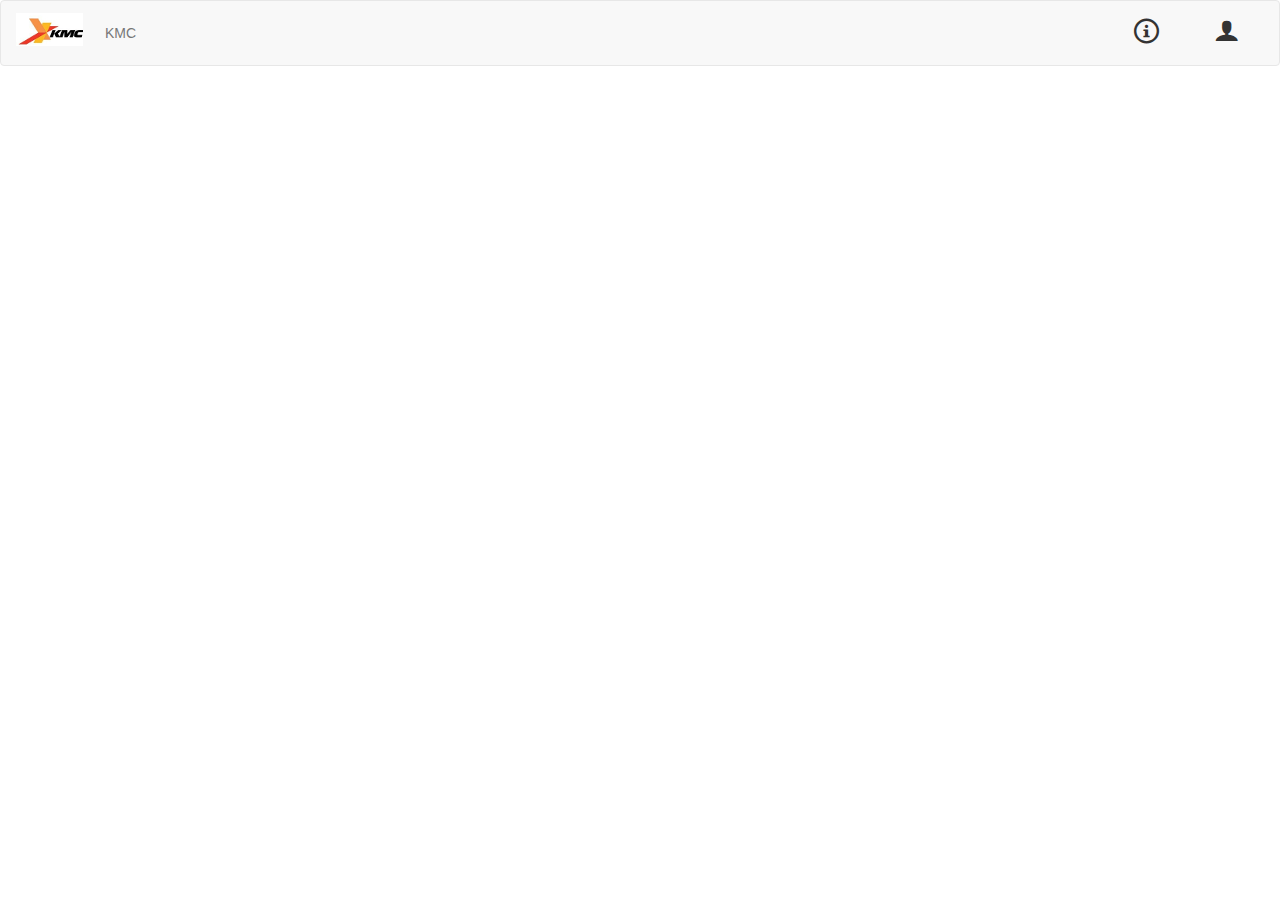
==== index.html @ 68d8114d "Add all basic files" ====
<!DOCTYPE html>
<html>
<head>
	<title></title>
	<link rel="stylesheet" type="text/css" href="icomoon/style.css">
	<link rel="stylesheet" type="text/css" href="css/bootstrap.min.css">
	<link rel="stylesheet" type="text/css" href="css/custom-styles.css">
</head>
<body>
	<nav class="navbar navbar-default">
	  	<div class="container-fluid">
		    <div class="navbar-header">
		      <a class="navbar-brand" href="#"><img src="images/kmc-logo.png" class="kmc-logo"></a>
		    </div>
		    <ul class="nav navbar-nav">
		      <li><a href="#">KMC</a></li>
		    </ul>
		    <span class="icon-info"></span>
		    <span class="icon-user"></span>
		</div>
	</nav>
  
	<div class="container">
		<div class="row">
			<div class="col-sm-3 sidebar">
			</div>
			<div class="col-sm-9">
				
			</div>
		</div>
	</div>
<script type="text/javascript" src="js/jquery.min.js"></script>
<script type="text/javascript" src="js/bootstrap.min.js"></script>
</body>
</html>
---- icomoon/style.css ----
@font-face {
  font-family: 'icomoon';
  src:  url('fonts/icomoon.eot?mrlghf');
  src:  url('fonts/icomoon.eot?mrlghf#iefix') format('embedded-opentype'),
    url('fonts/icomoon.ttf?mrlghf') format('truetype'),
    url('fonts/icomoon.woff?mrlghf') format('woff'),
    url('fonts/icomoon.svg?mrlghf#icomoon') format('svg');
  font-weight: normal;
  font-style: normal;
}

[class^="icon-"], [class*=" icon-"] {
  /* use !important to prevent issues with browser extensions that change fonts */
  font-family: 'icomoon' !important;
  speak: none;
  font-style: normal;
  font-weight: normal;
  font-variant: normal;
  text-transform: none;
  line-height: 1;

  /* Better Font Rendering =========== */
  -webkit-font-smoothing: antialiased;
  -moz-osx-font-smoothing: grayscale;
}

.icon-user:before {
  content: "\e971";
}
.icon-info:before {
  content: "\ea0c";
}
---- css/custom-styles.css ----
.icon-info{
	position: absolute;
	right:120px;
	top: 18px;
	font-size: 25px;
}

.icon-user{
	float: right;
	right: 40px;
	font-size:25px; 
	top: 17px;
	position: absolute;
}

.navbar-default .container-fluid{
	height: 60px;
}
.navbar-brand{
	height: auto;
	padding:0;
}
.navbar>.container .navbar-brand, .navbar>.container-fluid .navbar-brand{
	margin-left: 0;
}

.kmc-logo{
	margin-top: 12px;
}
.navbar-nav{
	margin: 7px;
}
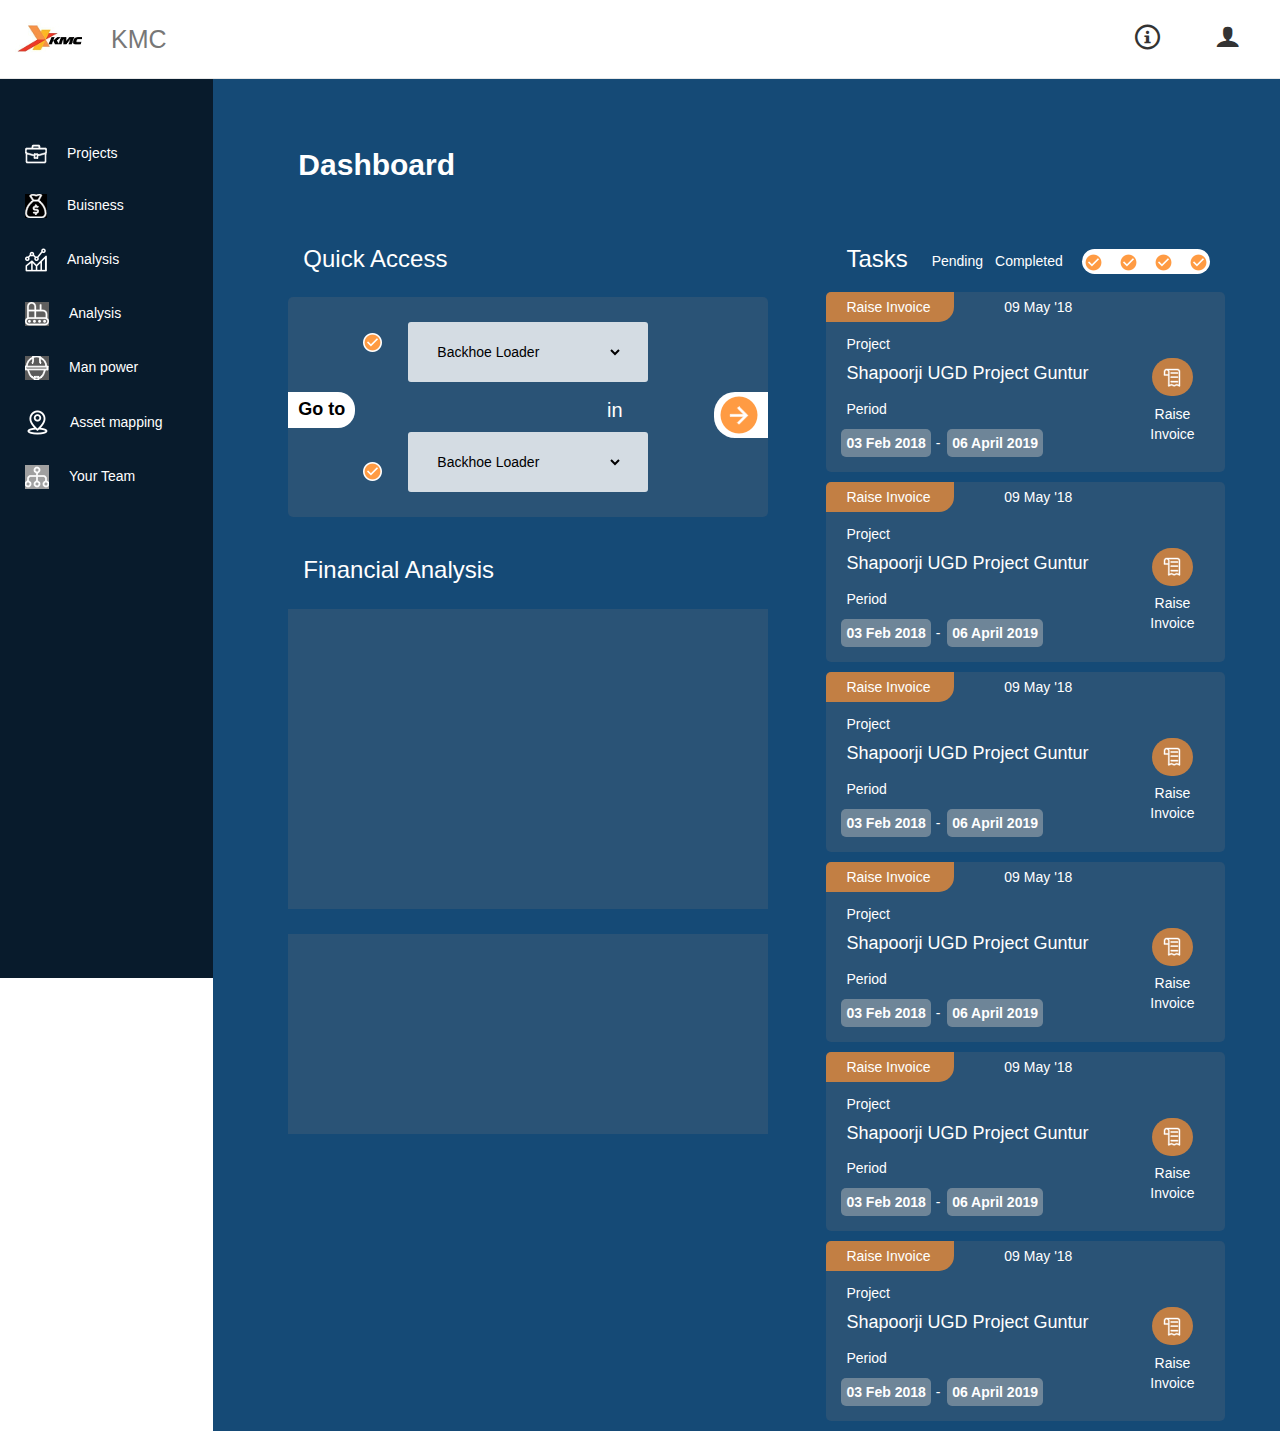
==== commit 2e4fd5d8: "Create Dashboard design" ====
--- a/index.html
+++ b/index.html
@@ -7,7 +7,7 @@
 	<link rel="stylesheet" type="text/css" href="css/custom-styles.css">
 </head>
 <body>
-	<nav class="navbar navbar-default">
+	<nav class="navbar navbar-default navbar-fixed-top">
 	  	<div class="container-fluid">
 		    <div class="navbar-header">
 		      <a class="navbar-brand" href="#"><img src="images/kmc-logo.png" class="kmc-logo"></a>
@@ -20,12 +20,262 @@
 		</div>
 	</nav>
   
-	<div class="container">
+	<div class="container-fluid main-block">
 		<div class="row">
-			<div class="col-sm-3 sidebar">
+			<div class="col-xs-4 col-sm-3 col-lg-2 sidebar">
+				<ul class="left-menu">	
+					<li><a class="" href="#"><img src="images/briefcase.png"><span>Projects</span></a></li>
+					<li><a class="" href="#"><img src="images/money-bag.png"><span>Buisness</span></a></li>
+					<li><a class="" href="#"><img src="images/settings.png"><span>Analysis</span></a></li>
+					<li><a class="" href="#"><img src="images/dozer.png"><span>Analysis</span></a></li>
+					<li><a class="" href="#"><img src="images/manpower.png"><span>Man power</span></a></li>
+					<li><a class="" href="#"><img src="images/placeholder.png"><span>Asset mapping</span></a></li>
+					<li><a class="" href="#"><img src="images/hierarchy.png"><span>Your Team</span></a></li>
+					
+				</ul>
 			</div>
-			<div class="col-sm-9">
+			<div class="col-xs-8 col-sm-9 col-lg-10 wrapper">
+				<h2>Dashboard</h2>
+				<div class="container-fluid inner-wrapper">
+					<div class="row">
+						<div class="col-xs-12 col-lg-7 graphs-left">
+							<div class="quick-access">
+								<h3>Quick Access</h3>
+								<div class="proj-category">
+									<img src="images/tick-2.png" class="tick-1" alt="">
+									<span class="equip-name-1">
+										<select>
+											<option value="">Backhoe Loader</option>
+											<option value="">Excavator</option>
+											<option value="">Piling Rig</option>
+											<option value="">Crane</option>
+										</select>
+									</span>
+									<div class="links-block">
+										<span class="go-to">Go to</span>
+										<span class="in-label">in</span>
+										<img src="images/right-arrow.png"  class="right-arrow" alt="">
+									</div>	
+									<img src="images/tick-2.png" class="tick-2" alt="">
+									<span class="equip-name-2">
+										<select>
+											<option value="">Backhoe Loader</option>
+											<option value="">Excavator</option>
+											<option value="">Piling Rig</option>
+											<option value="">Crane</option>
+										</select>
+									</span>
+								</div>
+							</div>
+							<div class="financial-analysis">
+								<h3>Financial Analysis</h3>
+								<div class="graph-block">
+									
+								</div>
+							</div>
+							<div class="block-timeline">
+								
+							</div>
+						</div>
+						<div class="col-xs-12 col-lg-5 graphs-right">
+							<div class="task-header">
+								<h3>Tasks</h3>
+									<ul class="nav nav-tabs custom-tabs">
+										<li class="active">
+								    		<a  href="#1" data-toggle="tab">Pending</a>
+										</li>
+										<li>
+											<a href="#2" data-toggle="tab">Completed</a>
+										</li>
+									</ul>
+									<div class="tick-block">
+										
+										<span><img src="images/tick-2.png" alt=""></span>
+										<span><img src="images/tick-2.png" alt=""></span>
+										<span><img src="images/tick-2.png" alt=""></span>
+										<span><img src="images/tick-2.png" alt=""></span>
+									</div>
+									<div class="tab-content ">
+									  	<div class="tab-pane active" id="1">
+									  		<div class="pending-block">
+									  			<div class="pending-type">
+									  				<span class="type-name">
+									  					Raise Invoice
+									  				</span>
+									  				<span class="date">
+									  					09 May '18
+									  				</span>
+									  			</div>
+									  			<div class="proj-name">
+									  				Project
+									  				<h4>Shapoorji UGD Project Guntur</h4>
+									  			</div>
+									  			<div class="time-period">
+									  				<p>Period</p>
+									  				<label>03 Feb 2018</label>-
+									  				 &nbsp;&nbsp;<label>06 April 2019</label>
+									  			</div>
+									  			<div class="outer-circle">	
+										  			<div class="invoice">
+										  				<span>
+										  					<img src="images/invoice.png" alt="">
+										  				</span>
+										  				<p>Raise Invoice</p>
+										  			</div>
+										  		</div>
+										  	</div>
+										  	<div class="pending-block">
+									  			<div class="pending-type">
+									  				<span class="type-name">
+									  					Raise Invoice
+									  				</span>
+									  				<span class="date">
+									  					09 May '18
+									  				</span>
+									  			</div>
+									  			<div class="proj-name">
+									  				Project
+									  				<h4>Shapoorji UGD Project Guntur</h4>
+									  			</div>
+									  			<div class="time-period">
+									  				<p>Period</p>
+									  				<label>03 Feb 2018</label>-
+									  				 &nbsp;&nbsp;<label>06 April 2019</label>
+									  			</div>
+									  			<div class="outer-circle">	
+										  			<div class="invoice">
+										  				<span>
+										  					<img src="images/invoice.png" alt="">
+										  				</span>
+										  				<p>Raise Invoice</p>
+										  			</div>
+										  		</div>
+										  	</div>
+									  		<div class="pending-block">
+									  			<div class="pending-type">
+									  				<span class="type-name">
+									  					Raise Invoice
+									  				</span>
+									  				<span class="date">
+									  					09 May '18
+									  				</span>
+									  			</div>
+									  			<div class="proj-name">
+									  				Project
+									  				<h4>Shapoorji UGD Project Guntur</h4>
+									  			</div>
+									  			<div class="time-period">
+									  				<p>Period</p>
+									  				<label>03 Feb 2018</label>-
+									  				 &nbsp;&nbsp;<label>06 April 2019</label>
+									  			</div>
+									  			<div class="outer-circle">	
+										  			<div class="invoice">
+										  				<span>
+										  					<img src="images/invoice.png" alt="">
+										  				</span>
+										  				<p>Raise Invoice</p>
+										  			</div>
+										  		</div>
+										  	</div>
+									  		<div class="pending-block">
+									  			<div class="pending-type">
+									  				<span class="type-name">
+									  					Raise Invoice
+									  				</span>
+									  				<span class="date">
+									  					09 May '18
+									  				</span>
+									  			</div>
+									  			<div class="proj-name">
+									  				Project
+									  				<h4>Shapoorji UGD Project Guntur</h4>
+									  			</div>
+									  			<div class="time-period">
+									  				<p>Period</p>
+									  				<label>03 Feb 2018</label>-
+									  				 &nbsp;&nbsp;<label>06 April 2019</label>
+									  			</div>
+									  			<div class="outer-circle">	
+										  			<div class="invoice">
+										  				<span>
+										  					<img src="images/invoice.png" alt="">
+										  				</span>
+										  				<p>Raise Invoice</p>
+										  			</div>
+										  		</div>
+										  	</div>
+									  		<div class="pending-block">
+									  			<div class="pending-type">
+									  				<span class="type-name">
+									  					Raise Invoice
+									  				</span>
+									  				<span class="date">
+									  					09 May '18
+									  				</span>
+									  			</div>
+									  			<div class="proj-name">
+									  				Project
+									  				<h4>Shapoorji UGD Project Guntur</h4>
+									  			</div>
+									  			<div class="time-period">
+									  				<p>Period</p>
+									  				<label>03 Feb 2018</label>-
+									  				 &nbsp;&nbsp;<label>06 April 2019</label>
+									  			</div>
+									  			<div class="outer-circle">	
+										  			<div class="invoice">
+										  				<span>
+										  					<img src="images/invoice.png" alt="">
+										  				</span>
+										  				<p>Raise Invoice</p>
+										  			</div>
+										  		</div>
+										  	</div>
 				
+									  		<div class="pending-block">
+									  				<div class="pending-type">
+									  				<span class="type-name">
+									  					Raise Invoice
+									  				</span>
+									  				<span class="date">
+									  					09 May '18
+									  				</span>
+									  			</div>
+									  			<div class="proj-name">
+									  				Project
+									  				<h4>Shapoorji UGD Project Guntur</h4>
+									  			</div>
+									  			<div class="time-period">
+									  				<p>Period</p>
+									  				<label>03 Feb 2018</label>-
+									  				 &nbsp;&nbsp;<label>06 April 2019</label>
+									  			</div>
+									  			<div class="outer-circle">	
+										  			<div class="invoice">
+										  				<span>
+										  					<img src="images/invoice.png" alt="">
+										  				</span>
+										  				<p>Raise Invoice</p>
+										  			</div>
+										  		</div>
+										  	
+									  		</div>
+										</div>
+										<div class="tab-pane" id="2">
+								  			
+										</div>
+									</div>
+
+
+							</div>
+							<div class="tasks-block">
+								
+							</div>
+						</div>
+					</div>
+					
+				</div>
 			</div>
 		</div>
 	</div>
--- a/css/custom-styles.css
+++ b/css/custom-styles.css
@@ -1,7 +1,19 @@
+* {
+  margin: 0;
+  padding: 0;
+}
+
+body {
+  margin: 0;
+  height: 100%;
+
+}
+
+
 .icon-info{
 	position: absolute;
 	right:120px;
-	top: 18px;
+	top: 25px;
 	font-size: 25px;
 }
 
@@ -9,12 +21,15 @@
 	float: right;
 	right: 40px;
 	font-size:25px; 
-	top: 17px;
-	position: absolute;
+	top: 24px;
+	position: absolute;
+}
+.navbar-default{
+	margin-bottom: 0;
 }
 
 .navbar-default .container-fluid{
-	height: 60px;
+	height: 78px;
 }
 .navbar-brand{
 	height: auto;
@@ -25,8 +40,301 @@
 }
 
 .kmc-logo{
-	margin-top: 12px;
+	margin-top: 20px;
 }
 .navbar-nav{
-	margin: 7px;
-}+	margin: 14px;
+	font-size: 	25px;
+}
+.navbar-default{
+	background-color: white;
+}
+
+.navbar-brand{
+	margin-left: 20px;
+}
+
+.main-block{
+	margin-top: 78px;
+}
+
+.sidebar{
+	height: 100%;
+	background-color: #081b2c;
+	position: fixed;
+}
+
+.wrapper{
+	float: right;
+	height: auto;
+	max-height: 100%;
+	background-color: #154A76;
+	color:white;
+	}
+
+.left-menu{
+	list-style-type: none;
+	margin-top: 50px;
+}
+
+.left-menu li {
+	padding: 15px 0 15px;
+	margin-left: 10px;
+}
+.left-menu li a:focus,.left-menu li a:hover{
+	text-decoration:none;
+}
+.left-menu li a span{
+	margin-left: 20px;
+	color:white;
+}
+
+.wrapper h2{
+	margin:70px 0 45px 70px;
+	font-weight: 600;
+}
+
+.inner-wrapper{
+	height: auto;
+	padding:0 55px;
+	
+}
+.graphs-right{
+	padding: 0;
+}
+.task-header{
+	height: auto;
+}
+.tick-block span{
+    margin: 0 6px; 
+}
+.tick-block span:nth-child(1){
+	margin-left: 0;
+}
+.tick-block span:nth-child(4){
+	margin-right: 0;
+}
+
+.task-header .tab-content{
+	margin-top: 10px;
+}
+.task-header h3{
+	display: inline-block;
+	margin-left: 20px;
+
+}
+.quick-access h3{
+	margin-left: 20px;
+}
+
+.custom-tabs{
+	display: inline-block;
+	position: relative;
+	top: 13px;
+	left: 15px;
+}
+
+.custom-tabs li a {
+	color:white;
+}
+.custom-tabs>li>a:focus, .custom-tabs>li>a:hover,.custom-tabs>li>a{
+	background-color: transparent ;
+	border: none;
+}
+.custom-tabs>li>a:active,.custom-tabs>li>a:focus,.custom-tabs>li>a:visited{
+	border-bottom: 1px solid white !important;
+}
+.custom-tabs>li>a{
+	padding: 10px 5px !important;
+}
+.custom-tabs>li.active>a, .custom-tabs>li.active>a:focus, .custom-tabs>li.active>a:hover,.custom-tabs>li.active>a:visited,.custom-tabs>li.active>a:active{
+	background-color: inherit;
+	border:none;
+	color:white;
+}
+.nav-tabs{
+	border-bottom: 0;
+}
+
+.tick-block{
+	display: inline-block;
+	float: right;
+	position: relative;
+	top: 23px;
+	right:15px;
+	height: auto;
+	padding: 2px;
+	background-color: white;
+	border-radius: 25px;
+}
+
+.pending-block{
+	position: relative;
+	height: auto;
+	background-color: #2A5376;
+	border-radius: 5px;
+  	padding-bottom: 10px;
+	margin-bottom: 10px;
+}
+
+.pending-type .date{
+	margin-left: 50px;
+	position: relative;
+    top: 5px;
+
+}
+.pending-type .type-name{
+    padding: 7px 20px;
+    background-color: #C27F44;
+   	border-top-left-radius: 5px;
+   	border-bottom-right-radius: 15px;
+    position: relative;
+    top: 5px;
+}
+
+.proj-name{
+	margin-top: 22px;
+	margin-left: 20px;
+}
+
+.time-period{
+	margin-left: 20px;
+    margin-top: 15px;
+}
+.time-period label{
+	background: #6E8598;
+    padding: 4px 5px;
+    position: relative;
+    right: 5px;
+    border-radius: 5px;
+}
+
+.invoice{
+	position: absolute;
+    right: 15px;
+    top: 65px;
+    text-align: center;
+  	padding-top: 10px;
+}
+
+.invoice span{
+	background: #C27F44;
+    padding: 11px;
+    border-radius: 20px;
+}
+
+.invoice span img{
+	margin-bottom: 3px;
+    margin-right: 1px;
+}
+.invoice p{
+	width: 75px;
+    margin-top: 14px;
+}
+
+.outer-circle{
+
+}
+
+.proj-category{
+	height:220px;
+    width: 480px;
+    background-color: #2A5376;
+    margin-top: 25px;
+    margin-left: 5px;
+    text-align: center;
+    position: relative;
+	border-radius: 5px;
+}
+.equip-name-1 select,
+.equip-name-2 select{
+	width: 190px;
+	background-color:  #D4DCE3;
+	border:none;
+}
+.equip-name-1{
+	color: black;
+    background-color: #D4DCE3;
+    padding: 20px;
+    margin: 0 auto;
+    position: absolute;
+    right: 0;
+    left: 0;
+    width: 240px;
+    top: 25px;
+    border-radius: 3px;
+}
+
+.equip-name-2{
+	color: black;
+    background-color: #D4DCE3;
+    padding: 20px;
+    margin: 0 auto;
+    position: absolute;
+    right: 0;
+    left: 0;
+    width: 240px;
+    bottom: 25px;
+    border-radius: 3px;
+}
+
+.proj-category .tick-1{
+	position: absolute;
+    left: 75px;
+    top: 36px;
+}
+.proj-category .tick-2{
+	position: absolute;
+    left: 75px;
+    bottom: 36px;
+}
+
+.links-block{
+	margin-bottom: 10px;
+    position: relative;
+    top: 95px;
+}
+
+.links-block .go-to{
+	float: left;
+    font-size: 18px;
+    color: black;
+    font-weight: 700;
+    padding: 5px 10px;
+    background: white;
+    border-bottom-right-radius: 17px;
+    border-top-right-radius: 17px;
+}
+
+.links-block .right-arrow{
+	float: right;
+	padding: 4px 10px 4px 6px;
+    background: white;
+    border-top-left-radius: 21px;
+    border-bottom-left-radius: 21px;
+}
+
+.in-label{
+	position: relative;
+    left: 80px;
+    top: 4px;
+    font-size: 20px;
+}
+
+.graph-block{
+	height: 300px;
+}
+.block-timeline{
+	height: 200px;
+}
+.graph-block,.block-timeline{
+	background-color:#2A5376;
+	width: 480px; 
+	margin-top:25px;
+	margin-left: 5px;
+}
+
+.financial-analysis h3{
+	margin-left:20px;
+	margin-top:40px;
+}
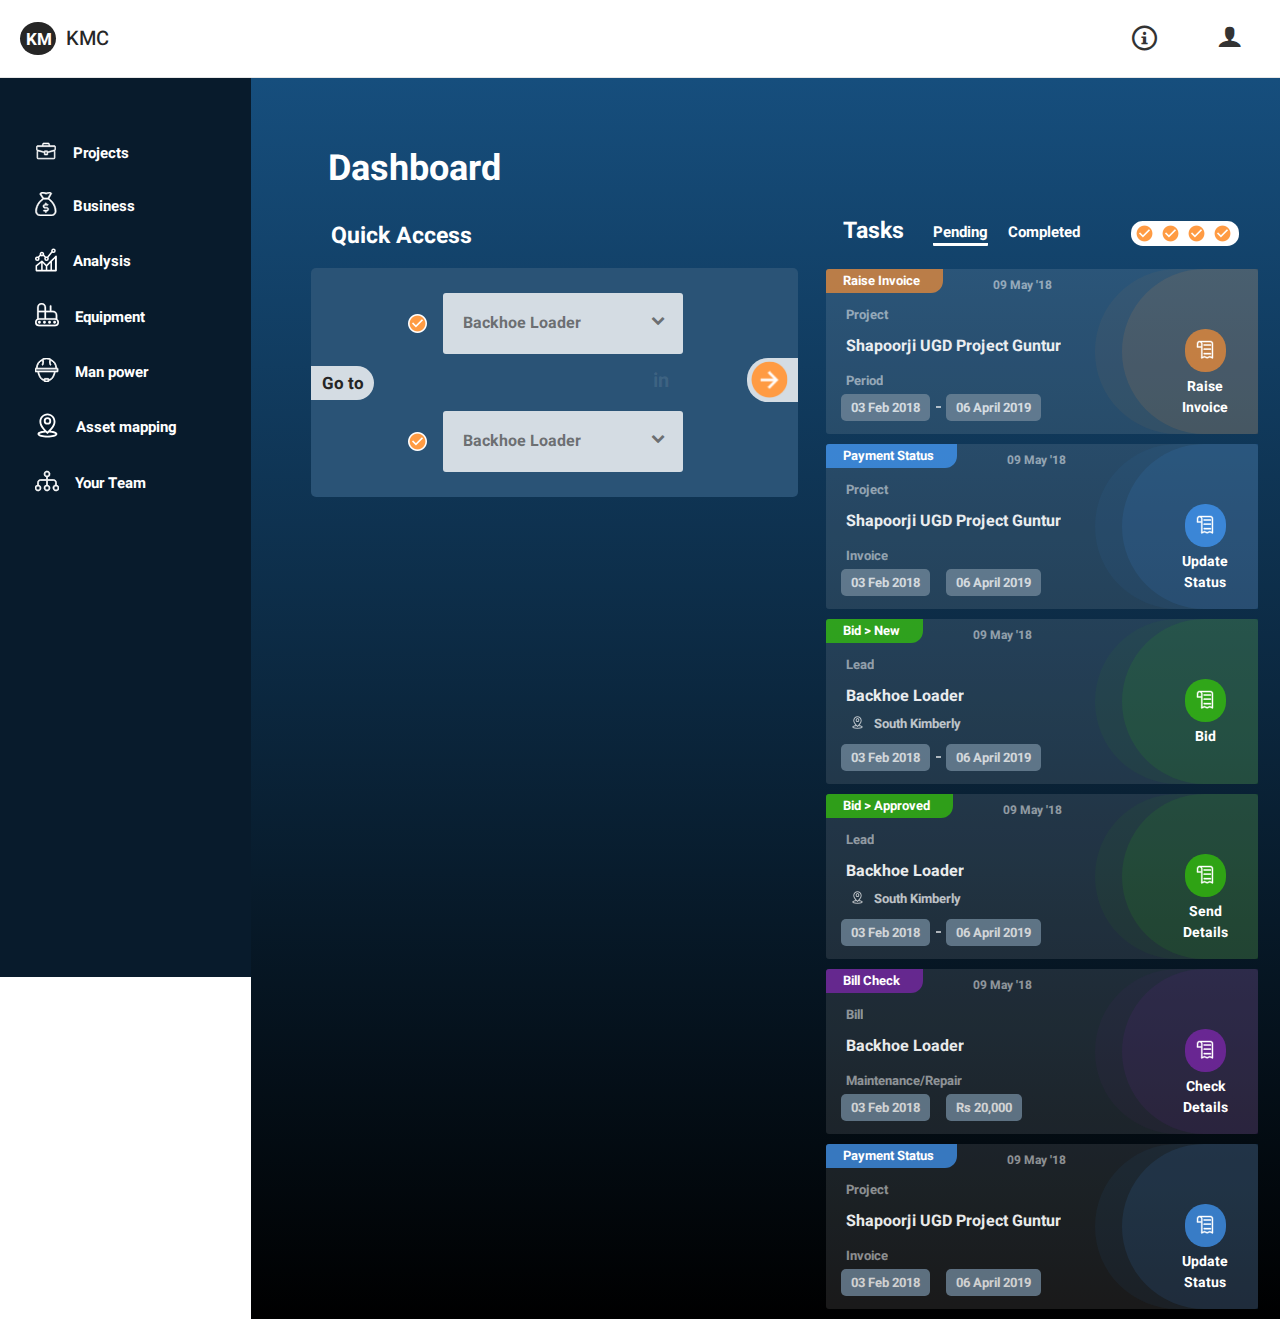
==== commit 7bcedb81: "Change rmp to all updated files" ====
--- a/index.html
+++ b/index.html
@@ -1,19 +1,25 @@
 <!DOCTYPE html>
 <html>
 <head>
-	<title></title>
-	<link rel="stylesheet" type="text/css" href="icomoon/style.css">
+	<title>Rental Management Platform</title>
+	<meta charset="utf-8">
+    <meta http-equiv="X-UA-Compatible" content="IE=edge">
+    <meta name="viewport" content="width=device-width, initial-scale=1">
+    <link rel="stylesheet" type="text/css" href="icomoon/style.css">
 	<link rel="stylesheet" type="text/css" href="css/bootstrap.min.css">
-	<link rel="stylesheet" type="text/css" href="css/custom-styles.css">
+	<link rel="stylesheet" type="text/css" href="css/dashboard.css">
+	<link rel="stylesheet" type="text/css" href="css/common-styles.css">
+	<link href="https://fonts.googleapis.com/css?family=Heebo" rel="stylesheet">
+	<link rel="stylesheet" href="https://cdnjs.cloudflare.com/ajax/libs/font-awesome/4.7.0/css/font-awesome.min.css">
 </head>
 <body>
 	<nav class="navbar navbar-default navbar-fixed-top">
 	  	<div class="container-fluid">
 		    <div class="navbar-header">
-		      <a class="navbar-brand" href="#"><img src="images/kmc-logo.png" class="kmc-logo"></a>
+		      <a class="" href="#"><span>KM</span></a>
 		    </div>
 		    <ul class="nav navbar-nav">
-		      <li><a href="#">KMC</a></li>
+		      <li class=""><a href="#">KMC</a></li>
 		    </ul>
 		    <span class="icon-info"></span>
 		    <span class="icon-user"></span>
@@ -22,62 +28,54 @@
   
 	<div class="container-fluid main-block">
 		<div class="row">
-			<div class="col-xs-4 col-sm-3 col-lg-2 sidebar">
+			<div class="sidebar">
 				<ul class="left-menu">	
-					<li><a class="" href="#"><img src="images/briefcase.png"><span>Projects</span></a></li>
-					<li><a class="" href="#"><img src="images/money-bag.png"><span>Buisness</span></a></li>
-					<li><a class="" href="#"><img src="images/settings.png"><span>Analysis</span></a></li>
-					<li><a class="" href="#"><img src="images/dozer.png"><span>Analysis</span></a></li>
-					<li><a class="" href="#"><img src="images/manpower.png"><span>Man power</span></a></li>
-					<li><a class="" href="#"><img src="images/placeholder.png"><span>Asset mapping</span></a></li>
-					<li><a class="" href="#"><img src="images/hierarchy.png"><span>Your Team</span></a></li>
+					<li><a class="" href="projects.html"><img src="images/briefcase.svg" class="briefcase"><span>Projects</span></a></li>
+					<li><a class="" href="business.html"><img src="images/money-bag.svg" class="money-bag"><span>Business</span></a></li>
+					<li><a class="" href="#"><img src="images/settings.svg" class="settings"><span>Analysis</span></a></li>
+					<li><a class="" href="equipments.html"><img src="images/dozer.svg" class="dozer"><span>Equipment</span></a></li>
+					<li><a class="" href="#"><img src="images/manpower.svg" class="manpower"><span>Man power</span></a></li>
+					<li><a class="" href="#"><img src="images/placeholder.svg" class="placeholder"><span>Asset mapping</span></a></li>
+					<li><a class="" href="#"><img src="images/hierarchical-structure.svg" class="hierarchical-structure"><span>Your Team</span></a></li>
 					
 				</ul>
 			</div>
-			<div class="col-xs-8 col-sm-9 col-lg-10 wrapper">
-				<h2>Dashboard</h2>
+			<div class="wrapper">
+				<h2 class="heading">Dashboard</h2>
 				<div class="container-fluid inner-wrapper">
 					<div class="row">
-						<div class="col-xs-12 col-lg-7 graphs-left">
+						<div class="col-xs-12 col-lg-6 graphs-left">
 							<div class="quick-access">
 								<h3>Quick Access</h3>
 								<div class="proj-category">
 									<img src="images/tick-2.png" class="tick-1" alt="">
-									<span class="equip-name-1">
-										<select>
+										<select class="eq-dd">
 											<option value="">Backhoe Loader</option>
 											<option value="">Excavator</option>
 											<option value="">Piling Rig</option>
 											<option value="">Crane</option>
 										</select>
-									</span>
+										<i class="fa fa-chevron-down down-arrow-1"></i>
 									<div class="links-block">
 										<span class="go-to">Go to</span>
 										<span class="in-label">in</span>
 										<img src="images/right-arrow.png"  class="right-arrow" alt="">
 									</div>	
 									<img src="images/tick-2.png" class="tick-2" alt="">
-									<span class="equip-name-2">
-										<select>
+										<select class="pj-dd">
 											<option value="">Backhoe Loader</option>
 											<option value="">Excavator</option>
 											<option value="">Piling Rig</option>
 											<option value="">Crane</option>
 										</select>
-									</span>
+										<i class="fa fa-chevron-down down-arrow-2"></i>
 								</div>
 							</div>
-							<div class="financial-analysis">
-								<h3>Financial Analysis</h3>
-								<div class="graph-block">
-									
-								</div>
-							</div>
-							<div class="block-timeline">
+							<!-- <div class="block-timeline">
 								
-							</div>
+							</div> -->
 						</div>
-						<div class="col-xs-12 col-lg-5 graphs-right">
+						<div class="col-xs-12 col-lg-6 graphs-right">
 							<div class="task-header">
 								<h3>Tasks</h3>
 									<ul class="nav nav-tabs custom-tabs">
@@ -95,11 +93,13 @@
 										<span><img src="images/tick-2.png" alt=""></span>
 										<span><img src="images/tick-2.png" alt=""></span>
 									</div>
+						    </div>
+							<div class="tasks-block">
 									<div class="tab-content ">
 									  	<div class="tab-pane active" id="1">
-									  		<div class="pending-block">
-									  			<div class="pending-type">
-									  				<span class="type-name">
+									  		<div class="pending-block type-ri">
+									  			<div class="pending-type">
+									  				<span class="raise-invoice">
 									  					Raise Invoice
 									  				</span>
 									  				<span class="date">
@@ -107,170 +107,294 @@
 									  				</span>
 									  			</div>
 									  			<div class="proj-name">
-									  				Project
+									  				<p>Project</p>
 									  				<h4>Shapoorji UGD Project Guntur</h4>
 									  			</div>
 									  			<div class="time-period">
 									  				<p>Period</p>
-									  				<label>03 Feb 2018</label>-
-									  				 &nbsp;&nbsp;<label>06 April 2019</label>
+									  				<label class="dash">03 Feb 2018</label><label>06 April 2019</label>
+									  			</div>
+									  			<div class="outer-circle">
+									  				<div class="inner-circle">	
+										  				<div class="task-type invoice">
+										  					<span>
+										  						<img src="images/invoice.png" alt="">
+										  					</span>
+										  					<p>Raise Invoice</p>
+										  				</div>
+										  			</div>
+										  		</div>
+										  	</div>
+										  	<div class="pending-block type-ps">
+									  			<div class="pending-type">
+									  				<span class="payment-status">
+									  					Payment Status
+									  				</span>
+									  				<span class="date">
+									  					09 May '18
+									  				</span>
+									  			</div>
+									  			<div class="proj-name">
+									  				<p>Project</p>
+									  				<h4>Shapoorji UGD Project Guntur</h4>
+									  			</div>
+									  			<div class="time-period">
+									  				<p>Invoice</p>
+									  				<label>03 Feb 2018</label><label>06 April 2019</label>
+									  			</div>
+									  			<div class="outer-circle">
+									  				<div class="inner-circle">	
+										  				
+											  			<div class="task-type update-status">
+											  				<span>
+											  					<img src="images/invoice.png" alt="">
+											  				</span>
+											  				<p>Update Status</p>
+											  			</div>
+											  		</div>
+										  		</div>
+										  	</div>
+									  		<div class="pending-block type-nb">
+									  			<div class="pending-type">
+									  				<span class="new-bid">
+									  					Bid > New
+									  				</span>
+									  				<span class="date">
+									  					09 May '18
+									  				</span>
+									  			</div>
+									  			<div class="proj-name">
+									  				<p>Lead</p>
+									  				<h4>Backhoe Loader</h4>
+									  			</div>
+									  			<div class="time-period">
+									  			<p class="location"> <img src="images/placeholder.png">South Kimberly</p>
+									  				<label class="dash">03 Feb 2018</label><label>06 April 2019</label>
+									  			</div>
+									  			<div class="outer-circle">
+									  				<div class="inner-circle">	
+										  			
+											  			<div class="task-type bid">
+											  				<span>
+											  					<img src="images/invoice.png" alt="">
+											  				</span>
+											  				<p>Bid</p>
+											  			</div>
+											  		</div>
+										  		</div>
+										  	</div>
+									  		<div class="pending-block type-ab">
+									  			<div class="pending-type">
+									  				<span class="approved-bid">
+									  					Bid > Approved
+									  				</span>
+									  				<span class="date">
+									  					09 May '18
+									  				</span>
+									  			</div>
+									  			<div class="proj-name">
+									  				<p>Lead</p>
+									  				<h4>Backhoe Loader</h4>
+									  			</div>
+									  			<div class="time-period">
+									  				<p class="location"> <img src="images/placeholder.png">South Kimberly</p>
+									  			
+													<label class="dash">03 Feb 2018</label><label>06 April 2019</label>
 									  			</div>
 									  			<div class="outer-circle">	
-										  			<div class="invoice">
-										  				<span>
-										  					<img src="images/invoice.png" alt="">
-										  				</span>
-										  				<p>Raise Invoice</p>
-										  			</div>
-										  		</div>
-										  	</div>
-										  	<div class="pending-block">
-									  			<div class="pending-type">
-									  				<span class="type-name">
-									  					Raise Invoice
-									  				</span>
-									  				<span class="date">
-									  					09 May '18
-									  				</span>
-									  			</div>
-									  			<div class="proj-name">
-									  				Project
+									  				<div class="inner-circle">	
+										  			
+											  			<div class="task-type send-bid-details">
+											  				<span>
+											  					<img src="images/invoice.png" alt="">
+											  				</span>
+											  				<p>Send Details</p>
+											  			</div>
+											  		</div>
+										  		</div>
+										  	</div>
+									  		<div class="pending-block type-bc">
+									  			<div class="pending-type">
+									  				<span class="bill-check">
+									  					Bill Check
+									  				</span>
+									  				<span class="date">
+									  					09 May '18
+									  				</span>
+									  			</div>
+									  			<div class="proj-name">
+									  				<p>Bill</p>
+									  				<h4>Backhoe Loader</h4>
+									  			</div>
+									  			<div class="time-period">
+									  				<p>Maintenance/Repair</p>
+									  				<label>03 Feb 2018</label><label>Rs 20,000</label>
+									  			</div>
+									  			<div class="outer-circle">
+									  				<div class="inner-circle">	
+										  				
+											  			<div class="task-type check-details">
+											  				<span>
+											  					<img src="images/invoice.png" alt="">
+											  				</span>
+											  				<p>Check Details</p>
+											  			</div>
+											  		</div>
+										  		</div>
+										  	</div>
+											<div class="pending-block type-ps">
+									  			<div class="pending-type">
+									  				<span class="payment-status">
+									  					Payment Status
+									  				</span>
+									  				<span class="date">
+									  					09 May '18
+									  				</span>
+									  			</div>
+									  			<div class="proj-name">
+									  				<p>Project</p>
 									  				<h4>Shapoorji UGD Project Guntur</h4>
 									  			</div>
 									  			<div class="time-period">
-									  				<p>Period</p>
-									  				<label>03 Feb 2018</label>-
-									  				 &nbsp;&nbsp;<label>06 April 2019</label>
-									  			</div>
-									  			<div class="outer-circle">	
-										  			<div class="invoice">
-										  				<span>
-										  					<img src="images/invoice.png" alt="">
-										  				</span>
-										  				<p>Raise Invoice</p>
-										  			</div>
-										  		</div>
-										  	</div>
-									  		<div class="pending-block">
-									  			<div class="pending-type">
-									  				<span class="type-name">
-									  					Raise Invoice
-									  				</span>
-									  				<span class="date">
-									  					09 May '18
-									  				</span>
-									  			</div>
-									  			<div class="proj-name">
-									  				Project
-									  				<h4>Shapoorji UGD Project Guntur</h4>
-									  			</div>
-									  			<div class="time-period">
-									  				<p>Period</p>
-									  				<label>03 Feb 2018</label>-
-									  				 &nbsp;&nbsp;<label>06 April 2019</label>
-									  			</div>
-									  			<div class="outer-circle">	
-										  			<div class="invoice">
-										  				<span>
-										  					<img src="images/invoice.png" alt="">
-										  				</span>
-										  				<p>Raise Invoice</p>
-										  			</div>
-										  		</div>
-										  	</div>
-									  		<div class="pending-block">
-									  			<div class="pending-type">
-									  				<span class="type-name">
-									  					Raise Invoice
-									  				</span>
-									  				<span class="date">
-									  					09 May '18
-									  				</span>
-									  			</div>
-									  			<div class="proj-name">
-									  				Project
-									  				<h4>Shapoorji UGD Project Guntur</h4>
-									  			</div>
-									  			<div class="time-period">
-									  				<p>Period</p>
-									  				<label>03 Feb 2018</label>-
-									  				 &nbsp;&nbsp;<label>06 April 2019</label>
-									  			</div>
-									  			<div class="outer-circle">	
-										  			<div class="invoice">
-										  				<span>
-										  					<img src="images/invoice.png" alt="">
-										  				</span>
-										  				<p>Raise Invoice</p>
-										  			</div>
-										  		</div>
-										  	</div>
-									  		<div class="pending-block">
-									  			<div class="pending-type">
-									  				<span class="type-name">
-									  					Raise Invoice
-									  				</span>
-									  				<span class="date">
-									  					09 May '18
-									  				</span>
-									  			</div>
-									  			<div class="proj-name">
-									  				Project
-									  				<h4>Shapoorji UGD Project Guntur</h4>
-									  			</div>
-									  			<div class="time-period">
-									  				<p>Period</p>
-									  				<label>03 Feb 2018</label>-
-									  				 &nbsp;&nbsp;<label>06 April 2019</label>
-									  			</div>
-									  			<div class="outer-circle">	
-										  			<div class="invoice">
-										  				<span>
-										  					<img src="images/invoice.png" alt="">
-										  				</span>
-										  				<p>Raise Invoice</p>
-										  			</div>
-										  		</div>
-										  	</div>
-				
-									  		<div class="pending-block">
-									  				<div class="pending-type">
-									  				<span class="type-name">
-									  					Raise Invoice
-									  				</span>
-									  				<span class="date">
-									  					09 May '18
-									  				</span>
-									  			</div>
-									  			<div class="proj-name">
-									  				Project
-									  				<h4>Shapoorji UGD Project Guntur</h4>
-									  			</div>
-									  			<div class="time-period">
-									  				<p>Period</p>
-									  				<label>03 Feb 2018</label>-
-									  				 &nbsp;&nbsp;<label>06 April 2019</label>
-									  			</div>
-									  			<div class="outer-circle">	
-										  			<div class="invoice">
-										  				<span>
-										  					<img src="images/invoice.png" alt="">
-										  				</span>
-										  				<p>Raise Invoice</p>
-										  			</div>
-										  		</div>
-										  	
-									  		</div>
+									  				<p>Invoice</p>
+									  				<label>03 Feb 2018</label><label>06 April 2019</label>
+									  			</div>
+									  			<div class="outer-circle">
+									  				<div class="inner-circle">	
+										  				
+											  			<div class="task-type update-status">
+											  				<span>
+											  					<img src="images/invoice.png" alt="">
+											  				</span>
+											  				<p>Update Status</p>
+											  			</div>
+											  		</div>
+										  		</div>
+										  	</div>
 										</div>
 										<div class="tab-pane" id="2">
-								  			
+								  			<div class="pending-block type-bc">
+									  			<div class="pending-type">
+									  				<span class="bill-check">
+									  					Bill Check
+									  				</span>
+									  				<span class="date">
+									  					09 May '18
+									  				</span>
+									  			</div>
+									  			<div class="proj-name">
+									  				<p>Bill</p>
+									  				<h4>Backhoe Loader</h4>
+									  			</div>
+									  			<div class="time-period">
+									  				<p>Maintenance/Repair</p>
+									  				<label>03 Feb 2018</label><label>Rs 20,000</label>
+									  			</div>
+									  			<div class="outer-circle">
+									  				<div class="inner-circle">	
+										  				
+											  			<div class="task-type check-details">
+											  				<span>
+											  					<img src="images/invoice.png" alt="">
+											  				</span>
+											  				<p>Check Details</p>
+											  			</div>
+											  		</div>
+										  		</div>
+										  	</div>
+								  			<div class="pending-block type-ri">
+									  			<div class="pending-type">
+									  				<span class="raise-invoice">
+									  					Raise Invoice
+									  				</span>
+									  				<span class="date">
+									  					09 May '18
+									  				</span>
+									  			</div>
+									  			<div class="proj-name">
+									  				<p>Project</p>
+									  				<h4>Shapoorji UGD Project Guntur</h4>
+									  			</div>
+									  			<div class="time-period">
+									  				<p>Period</p>
+									  				<label class="dash">03 Feb 2018</label><label>06 April 2019</label>
+									  			</div>
+									  			<div class="outer-circle">
+									  				<div class="inner-circle">	
+										  				<div class="task-type invoice">
+										  					<span>
+										  						<img src="images/invoice.png" alt="">
+										  					</span>
+										  					<p>Raise Invoice</p>
+										  				</div>
+										  			</div>
+										  		</div>
+										  	</div>
+										  
+									  		<div class="pending-block type-nb">
+									  			<div class="pending-type">
+									  				<span class="new-bid">
+									  					Bid > New
+									  				</span>
+									  				<span class="date">
+									  					09 May '18
+									  				</span>
+									  			</div>
+									  			<div class="proj-name">
+									  				<p>Lead</p>
+									  				<h4>Backhoe Loader</h4>
+									  			</div>
+									  			<div class="time-period">
+									  			<p class="location"> <img src="images/placeholder.png">South Kimberly</p>
+									  				<label class="dash">03 Feb 2018</label><label>06 April 2019</label>
+									  			</div>
+									  			<div class="outer-circle">
+									  				<div class="inner-circle">	
+										  			
+											  			<div class="task-type bid">
+											  				<span>
+											  					<img src="images/invoice.png" alt="">
+											  				</span>
+											  				<p>Bid</p>
+											  			</div>
+											  		</div>
+										  		</div>
+										  	</div>
+									  		<div class="pending-block type-ab">
+									  			<div class="pending-type">
+									  				<span class="approved-bid">
+									  					Bid > Approved
+									  				</span>
+									  				<span class="date">
+									  					09 May '18
+									  				</span>
+									  			</div>
+									  			<div class="proj-name">
+									  				<p>Lead</p>
+									  				<h4>Backhoe Loader</h4>
+									  			</div>
+									  			<div class="time-period">
+									  				<p class="location"> <img src="images/placeholder.png">South Kimberly</p>
+									  			
+													<label class="dash">03 Feb 2018</label><label>06 April 2019</label>
+									  			</div>
+									  			<div class="outer-circle">	
+									  				<div class="inner-circle">	
+										  			
+											  			<div class="task-type send-bid-details">
+											  				<span>
+											  					<img src="images/invoice.png" alt="">
+											  				</span>
+											  				<p>Send Details</p>
+											  			</div>
+											  		</div>
+										  		</div>
+										  	</div>
+									  		
+											
 										</div>
 									</div>
 
-
-							</div>
-							<div class="tasks-block">
-								
 							</div>
 						</div>
 					</div>
--- a/css/dashboard.css
+++ b/css/dashboard.css
@@ -0,0 +1,491 @@
+.wrapper .heading {
+  margin:71px 0 0 77px;
+  font-size: 36px;
+  font-weight: bold;
+}
+
+.graphs-left{
+  padding: 0 0 0 60px;
+}
+
+.quick-access h3{
+  margin-left: 20px;
+  font-weight: bold;
+  font-style: normal;
+  font-stretch: normal;
+  line-height: normal;
+  letter-spacing: normal;
+  font-size: 23px;
+  margin-top: 30px;
+}
+
+.proj-category{
+  height:229px;
+  width: 487px;
+  background-color: #2A5376;
+  margin: 15px 0 40px;
+
+  text-align: center;
+  position: relative;
+  border-radius: 5px;
+}
+
+.proj-category select{
+  -webkit-appearance: none;
+  -moz-appearance: none;
+  -o-appearance: none;
+  appearance: none; 
+  background-color: rgba(255,255,255,0.8);
+}
+
+.proj-category select::-ms-expand {
+  display: none;
+}
+
+.proj-category .tick-1{
+  position: absolute;
+  left: 97px;
+  top: 46px;
+}
+
+.eq-dd{
+  border:none;
+  padding: 8px 20px;
+  position: absolute;
+  right: 115px;
+  width: 240px;
+  height: 61px;
+  top: 25px;
+  border-radius: 3px;
+  font-family: 'Heebo', sans-serif;
+  font-size: 16px;
+  font-weight: bold;
+  font-style: normal;
+  font-stretch: normal;
+  line-height: normal;
+  letter-spacing: normal;
+  color:rgba(38,38,38,0.6);
+
+}
+
+
+select + .down-arrow-1 {
+  position: absolute;
+  top: 45px;
+  right: 135px;
+  pointer-events: none;
+  color:rgba(38, 38, 38,0.6);
+  width: 12px;
+  height: 7.4px;
+}
+
+.links-block{
+  margin-bottom: 10px;
+  position: relative;
+  top: 98px;
+}
+
+.links-block .go-to{
+  float: left;
+  color:#252525;
+  padding: 5px 10px;
+  background-color: rgba(255,255,255,0.8);
+  border-bottom-right-radius: 17px;
+  border-top-right-radius: 17px;
+  width: 63px;
+  height: 34px;
+  font-size: 17px;
+  font-weight: bold;
+  font-style: normal;
+  font-stretch: normal;
+  line-height: normal;
+  letter-spacing: normal;
+}
+.in-label{
+  position: relative;
+  left: 100px;
+  top: 0;
+  font-size: 20px;
+  font-family: 'Heebo', sans-serif;
+  font-weight: bold;
+  font-style: normal;
+  font-stretch: normal;
+  line-height: normal;
+  letter-spacing: normal;
+  color: rgba(255,255,255,0.1);
+}
+
+
+.links-block .right-arrow {
+  float: right;
+  padding: 3.5px 10.5px 3.5px 3.5px;
+  background: rgba(255,255,255,0.8);
+  border-top-left-radius: 21px;
+  border-bottom-left-radius: 21px;
+  margin-top: -8px;
+  width: 51px;
+  height: 44px;
+}
+
+
+.proj-category .tick-2{
+  position: absolute;
+  left: 97px;
+  bottom: 46px;
+}
+
+
+.pj-dd{
+  border: none;
+  padding: 8px 20px;
+  position: absolute;
+  right: 115px;
+  width: 240px;
+  height: 61px;
+  bottom: 25px;
+  border-radius: 3px;
+  font-family: 'Heebo', sans-serif;
+  font-size: 16px;
+  font-weight: bold;
+  font-style: normal;
+  font-stretch: normal;
+  line-height: normal;
+  letter-spacing: normal;
+  color: rgba(38,38,38,0.6);
+}
+
+
+select + .down-arrow-2 {
+  position: absolute;
+  top: 163px;
+  right: 135px;
+  pointer-events: none;
+  color:rgba(38, 38, 38,0.6);
+  width: 12px;
+  height: 7.4px;
+}
+
+.graphs-right{
+  padding: 0 0 0 60px;
+}
+.task-header{
+  height: auto;
+  width: 432px;
+}
+
+.task-header h3{
+  display: inline-block;
+  margin-left: 17px;
+  margin-top: 30px;
+  font-size: 23px;
+}
+.nav-tabs{
+  border-bottom: 0;
+}
+.custom-tabs{
+  display: inline-block;
+  position: relative;
+  top: 13px;
+  left: 26px;
+}
+
+.custom-tabs li a {
+  color:white;
+  font-size: 15px;
+  font-weight: bold;
+  font-style: normal;
+  font-stretch: normal;
+  line-height: normal;
+  letter-spacing: normal;
+  margin: 10px 20px 6px 0;
+  padding: 0;
+}
+
+
+.custom-tabs .active a{
+  border-radius: 1px;
+  border-bottom: 3px solid white !important;
+}
+
+.custom-tabs>li>a:focus,
+.custom-tabs>li>a:hover,
+.custom-tabs>li>a{
+  background-color: transparent ;
+  border: none;
+}
+
+.custom-tabs>li>a:active,
+.custom-tabs>li>a:focus,
+.custom-tabs>li>a:visited{
+  border-radius: 1px;
+  border-bottom: 3px solid white !important;
+}
+
+.custom-tabs>li.active>a,
+.custom-tabs>li.active>a:focus,
+.custom-tabs>li.active>a:hover,
+.custom-tabs>li.active>a:visited,
+.custom-tabs>li.active>a:active{
+  background-color: inherit;
+  border:none;
+  color:white;
+}
+
+.tick-block{
+  display: inline-block;
+  height: auto;
+  padding: 2px;
+  background-color: white;
+  border-radius: 11.8px;
+  width: 108.2px;
+  margin-left: 57px;
+  position: absolute;
+  top: 32px;
+}
+
+.tick-block span{
+    margin: 0 2px; 
+}
+
+.tick-block span:nth-child(4){
+  margin-right: 0;
+}
+
+
+.tab-content{
+  margin-top: 15px;
+}
+
+.pending-block{
+  position: relative;
+  background-color: rgba(255,255,255,0.1);
+  border-radius: 3px;
+  padding-bottom: 10px;
+  margin-bottom: 10px;
+  width: 432px;
+  height: 165px;
+}
+.type-ri .outer-circle{
+   background-color: rgba(255, 155, 67,0.05);
+    
+}
+
+.type-ri .inner-circle{
+  background-color: rgba(255, 155, 67,0.1);
+    
+}
+
+.type-ps .outer-circle{
+background-color: rgba(67, 157, 255,0.05);
+}
+
+.type-ps .inner-circle{
+background-color: rgba(67, 157, 255,0.1);
+}
+
+.type-nb .outer-circle,
+.type-ab .outer-circle{
+background-color: rgba(52, 202, 6,0.05);
+}
+
+.type-nb .inner-circle,
+.type-ab .inner-circle{
+background-color: rgba(52, 202, 6,0.1);
+}
+
+.type-bc .outer-circle{
+background-color: rgba(131, 39, 180,0.05);
+}
+
+.type-bc .inner-circle{
+background-color: rgba(131, 39, 180,0.1);
+}
+
+.raise-invoice,
+.payment-status,
+.new-bid,
+.approved-bid,
+.bill-check{
+    padding: 2px 20px 3px 17px;
+    border-top-left-radius: 3px;
+    border-bottom-right-radius: 12px;
+    font-size: 13px;
+    font-style: normal;
+    font-stretch: normal;
+    line-height: normal;
+    letter-spacing: normal;
+    position: relative;
+    top: 1px;
+}
+
+.raise-invoice,
+.invoice span{
+  background-color: rgba(248, 143, 51,0.7);
+}
+
+
+.payment-status,
+.update-status span{
+  background-color:rgba(67, 157, 255,0.7);
+}
+
+.new-bid,
+.bid span,
+.approved-bid,
+.send-bid-details span{
+background-color: rgba(52, 202, 6,0.7)
+}
+
+.bill-check,
+.check-details span{
+background-color: rgba(131, 39, 180,0.7)
+}
+
+.pending-type .date{
+  font-size: 12px;
+  opacity: 0.5;
+  font-family: 'Heebo', sans-serif;
+  font-weight: bold !important;
+  font-style: normal;
+  font-stretch: normal;
+  line-height: normal;
+  margin-left: 50px;
+  position: relative;
+  top: 5px;
+}
+
+.proj-name{
+  margin-top: 15px;
+  margin-left: 20px;
+}
+
+.time-period p,.proj-name p{
+  opacity: 0.5;
+  font-family: 'Heebo', sans-serif;
+  font-size: 13px;
+  font-weight: bold !important;
+  font-style: normal;
+  font-stretch: normal;
+  line-height: normal;
+}
+
+.proj-name h4{
+  opacity: 0.9;
+  font-size: 16px;
+  margin-top: 3px;
+  font-weight: bold;
+  font-style: normal;
+  font-stretch: normal;
+  line-height: normal;
+  letter-spacing: normal;
+  text-align: left;
+  color: #ffffff ;
+}
+
+.time-period{
+  margin-left: 20px;
+  margin-top: 15px;
+}
+.time-period label{
+  background: #6E8598;
+  padding: 4px 10px;
+  position: relative;
+  right: 5px;
+  border-radius: 5px;
+  opacity: 0.8;
+  top: -2px;
+  font-size: 13px;
+  font-weight: bold;
+  font-style: normal;
+  font-stretch: normal;
+  line-height: normal;
+  letter-spacing: normal;
+  margin-right: 16px;
+}
+
+.time-period{
+  margin-top: 13px;
+}
+
+.time-period p{
+  margin:0 0 6px 0;
+}
+
+
+.time-period .location{
+  opacity: 0.7 !important;
+  position: relative;
+  top: -7px
+}
+.time-period .location img{
+  width: 13px;
+  height: 13px;
+  margin-right: 10px;
+  margin-left: 5px;
+  margin-bottom: 3px;
+
+}
+
+.dash:after{
+  opacity: 0.8;
+  font-size: 13px;
+  font-weight: bold;
+  font-style: normal;
+  font-stretch: normal;
+  line-height: normal;
+  letter-spacing: normal;
+  text-align: left;
+  color: #ffffff;
+  position: absolute;
+  content: "";
+  top: 12px;
+  border: 1px solid white;
+  width: 5px;
+  right: -11px;
+}
+
+.outer-circle{
+  width: 163px;
+  height: 165px;
+  border-top-left-radius: 82.4px;
+  border-bottom-left-radius: 82.4px;
+  position: absolute;
+  top: 0;
+  right: 0;
+}
+
+.inner-circle{
+  width: 136px;
+  height: 165px;
+  float: right;
+  position: relative;
+  border-top-left-radius: 105.4px;
+  border-bottom-left-radius: 105.4px;
+}
+
+.task-type{
+  position: absolute;
+  right: 15px;
+  top: 61px;
+  text-align: center;
+  padding-top: 10px;
+}
+
+.task-type span{
+  padding: 11px;
+  border-radius: 20px;
+  width: 163px;
+  height: 165px;
+}
+
+.task-type span img{
+  margin-bottom: 3px;
+  margin-right: 1px;
+}
+.task-type p{
+  width: 75px;
+  margin-top: 14px;
+}
+
+
+
--- a/css/common-styles.css
+++ b/css/common-styles.css
@@ -0,0 +1,185 @@
+* {
+  margin: 0;
+  padding: 0;
+  outline: 0;
+}
+
+body {
+  margin: 0;
+  height: 100%;
+  font-family: 'Heebo', sans-serif;
+  font-weight: bold;
+  font-style: normal;
+  font-stretch: normal;
+  line-height: normal;
+  letter-spacing: normal;
+}
+
+
+h1, h2, h3, h4, h5, h6 {
+  font-weight: bold;
+}
+
+a:focus{
+  outline: none;
+  outline-offset: 0;
+}
+
+.navbar-default {
+  margin-bottom: 0;
+}
+
+.navbar-default .container-fluid {
+  height: 77px;
+}
+.navbar-brand {
+  height: auto;
+  padding:0;
+}
+
+.navbar>.container .navbar-brand, 
+.navbar>.container-fluid .navbar-brand {
+  margin-left: 0;
+}
+
+
+.navbar-nav {
+  padding:9px 0;
+  
+}
+.navbar-default {
+  background-color: white;
+}
+
+
+.navbar-header a span {
+  font-family: 'Heebo', sans-serif;
+  font-size: 17px;
+  font-weight: bold;
+  font-style: normal;
+  font-stretch: normal;
+  line-height: normal;
+  letter-spacing: normal;
+  text-align: left;
+  color: #ffffff;
+}
+
+.navbar-header {
+  margin-top: 26px;
+}
+
+.navbar-header a span {
+  width: 36px;
+  height: 36px;
+  background-color: #262626;
+  border-radius: 50%;
+  margin-left: 5px;
+  padding: 4.5px 4px 4px 5.5px
+}
+
+.navbar-header a {
+  text-decoration: none;
+}
+
+.navbar-nav li a {
+  font-family: 'Heebo', sans-serif;
+  font-size: 20px;
+  font-weight: 500;
+  font-style: normal;
+  font-stretch: normal;
+  line-height: normal;
+  letter-spacing: normal;
+  text-align: left;
+  color: #262626 !important;
+  padding: 15px 10px;
+}
+
+.icon-info {
+  position: absolute;
+  right:123px;
+  top: 26px;
+  font-size: 25px;
+}
+
+.icon-user {
+  float: right;
+  right: 38px;
+  font-size:25px; 
+  top: 24px;
+  position: absolute;
+}
+
+.main-block {
+  margin-top: 77px;
+}
+
+.sidebar {
+  height: 100%;
+  background-color: #081b2c;
+  position: fixed;
+  width: 251px;
+}
+
+.wrapper {
+  height: auto;
+  max-height: 100%;
+  object-fit: contain;
+  background-image: linear-gradient(to top, #000000, #164e7d);
+  border-top:1px solid #979797;
+  color:white;
+  margin-left: 251px;
+  position: relative;
+}
+
+.left-menu {
+  list-style-type: none;
+  margin-top: 62px;
+  margin-left: 35px;
+}
+
+.left-menu li {
+  padding: 0 0 31px 0;
+  
+}
+.left-menu li a:focus,
+.left-menu li a:hover {
+  text-decoration:none;
+}
+
+.left-menu li a span {
+  margin-left: 15.7px;
+  color:white;
+  font-size:15px;
+  position: relative;
+  top: 3px;
+}
+
+.briefcase {
+  width: 22px;
+  height: 18px;
+  object-fit: contain;
+}
+.money-bag {
+  width: 22px;
+  height: 24px;
+  object-fit: contain;
+}
+.dozer,.manpower,
+.hierarchical-structure{
+  width: 24px;
+  height: 24px;
+  object-fit: contain;
+}
+.placeholder {
+  width: 25px;
+  height: 25px;
+  object-fit: contain;
+}
+.wrapper h2{
+  font-size: 36px;
+  font-weight: bold;
+}
+
+.inner-wrapper{
+  height: auto;
+}
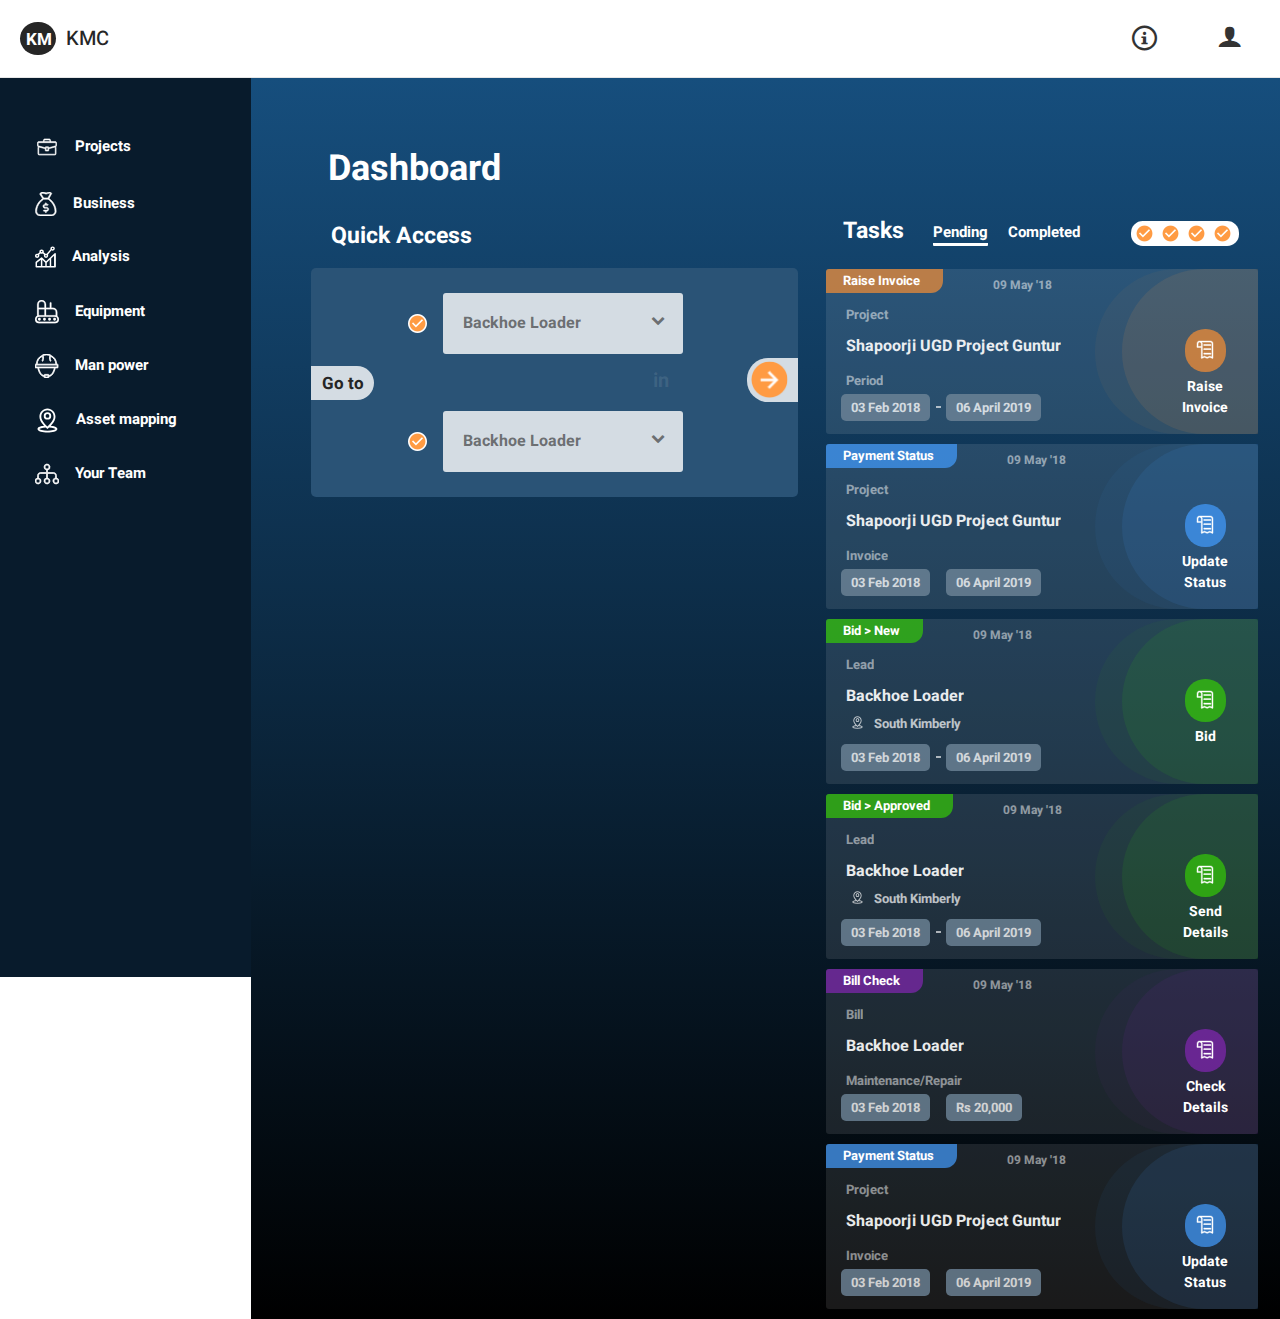
==== commit db570080: "Try Calendar" ====
--- a/index.html
+++ b/index.html
@@ -32,9 +32,9 @@
 				<ul class="left-menu">	
 					<li><a class="" href="projects.html"><img src="images/briefcase.svg" class="briefcase"><span>Projects</span></a></li>
 					<li><a class="" href="business.html"><img src="images/money-bag.svg" class="money-bag"><span>Business</span></a></li>
-					<li><a class="" href="#"><img src="images/settings.svg" class="settings"><span>Analysis</span></a></li>
+					<li><a class="" href="#"><img src="images/analysis-icon.svg" class="analysis-icon"><span>Analysis</span></a></li>
 					<li><a class="" href="equipments.html"><img src="images/dozer.svg" class="dozer"><span>Equipment</span></a></li>
-					<li><a class="" href="#"><img src="images/manpower.svg" class="manpower"><span>Man power</span></a></li>
+					<li><a class="" href="manpower.html"><img src="images/manpower-icon.svg" class="manpower-icon"><span>Man power</span></a></li>
 					<li><a class="" href="#"><img src="images/placeholder.svg" class="placeholder"><span>Asset mapping</span></a></li>
 					<li><a class="" href="#"><img src="images/hierarchical-structure.svg" class="hierarchical-structure"><span>Your Team</span></a></li>
 					
@@ -95,7 +95,7 @@
 									</div>
 						    </div>
 							<div class="tasks-block">
-									<div class="tab-content ">
+									<div class="tab-content tasks-content">
 									  	<div class="tab-pane active" id="1">
 									  		<div class="pending-block type-ri">
 									  			<div class="pending-type">
--- a/css/dashboard.css
+++ b/css/dashboard.css
@@ -252,7 +252,7 @@
 }
 
 
-.tab-content{
+.tasks-content{
   margin-top: 15px;
 }
 
--- a/css/common-styles.css
+++ b/css/common-styles.css
@@ -13,6 +13,7 @@
   font-stretch: normal;
   line-height: normal;
   letter-spacing: normal;
+  overflow-x: hidden;
 }
 
 
@@ -133,29 +134,59 @@
 
 .left-menu {
   list-style-type: none;
-  margin-top: 62px;
-  margin-left: 35px;
-}
+  margin-top: 50.5px;
+  margin-left: 16px;
+  height: 100vh;
+
+}
+
 
 .left-menu li {
-  padding: 0 0 31px 0;
+  padding: 0 0 0 19.3px;
   
-}
+  width: 235px;
+  height: 45px;
+  margin-bottom: 9px;
+  border-top-left-radius: 3px;
+  border-bottom-left-radius: 3px;
+}
+
+
 .left-menu li a:focus,
 .left-menu li a:hover {
   text-decoration:none;
 }
 
+
+.left-menu li.active a span,
+.left-menu li.active a img{
+color: #0b62ab ;
+
+}
+.left-menu li.active {
+background-color: white;
+color: #0b62ab !important;
+}
+.left-menu li a{
+  padding: 0 0 13px;
+}
 .left-menu li a span {
   margin-left: 15.7px;
   color:white;
   font-size:15px;
   position: relative;
-  top: 3px;
+  top: 5.5px;
+
+
+}
+
+.left-menu li img{
+margin-top: 10px;
+ 
 }
 
 .briefcase {
-  width: 22px;
+  width: 24px;
   height: 18px;
   object-fit: contain;
 }
@@ -164,7 +195,7 @@
   height: 24px;
   object-fit: contain;
 }
-.dozer,.manpower,
+.dozer,.manpower-icon,
 .hierarchical-structure{
   width: 24px;
   height: 24px;
@@ -175,6 +206,12 @@
   height: 25px;
   object-fit: contain;
 }
+
+.analysis-icon{
+  width: 21px;
+  
+  object-fit: contain;
+}
 .wrapper h2{
   font-size: 36px;
   font-weight: bold;
@@ -183,3 +220,5 @@
 .inner-wrapper{
   height: auto;
 }
+
+
